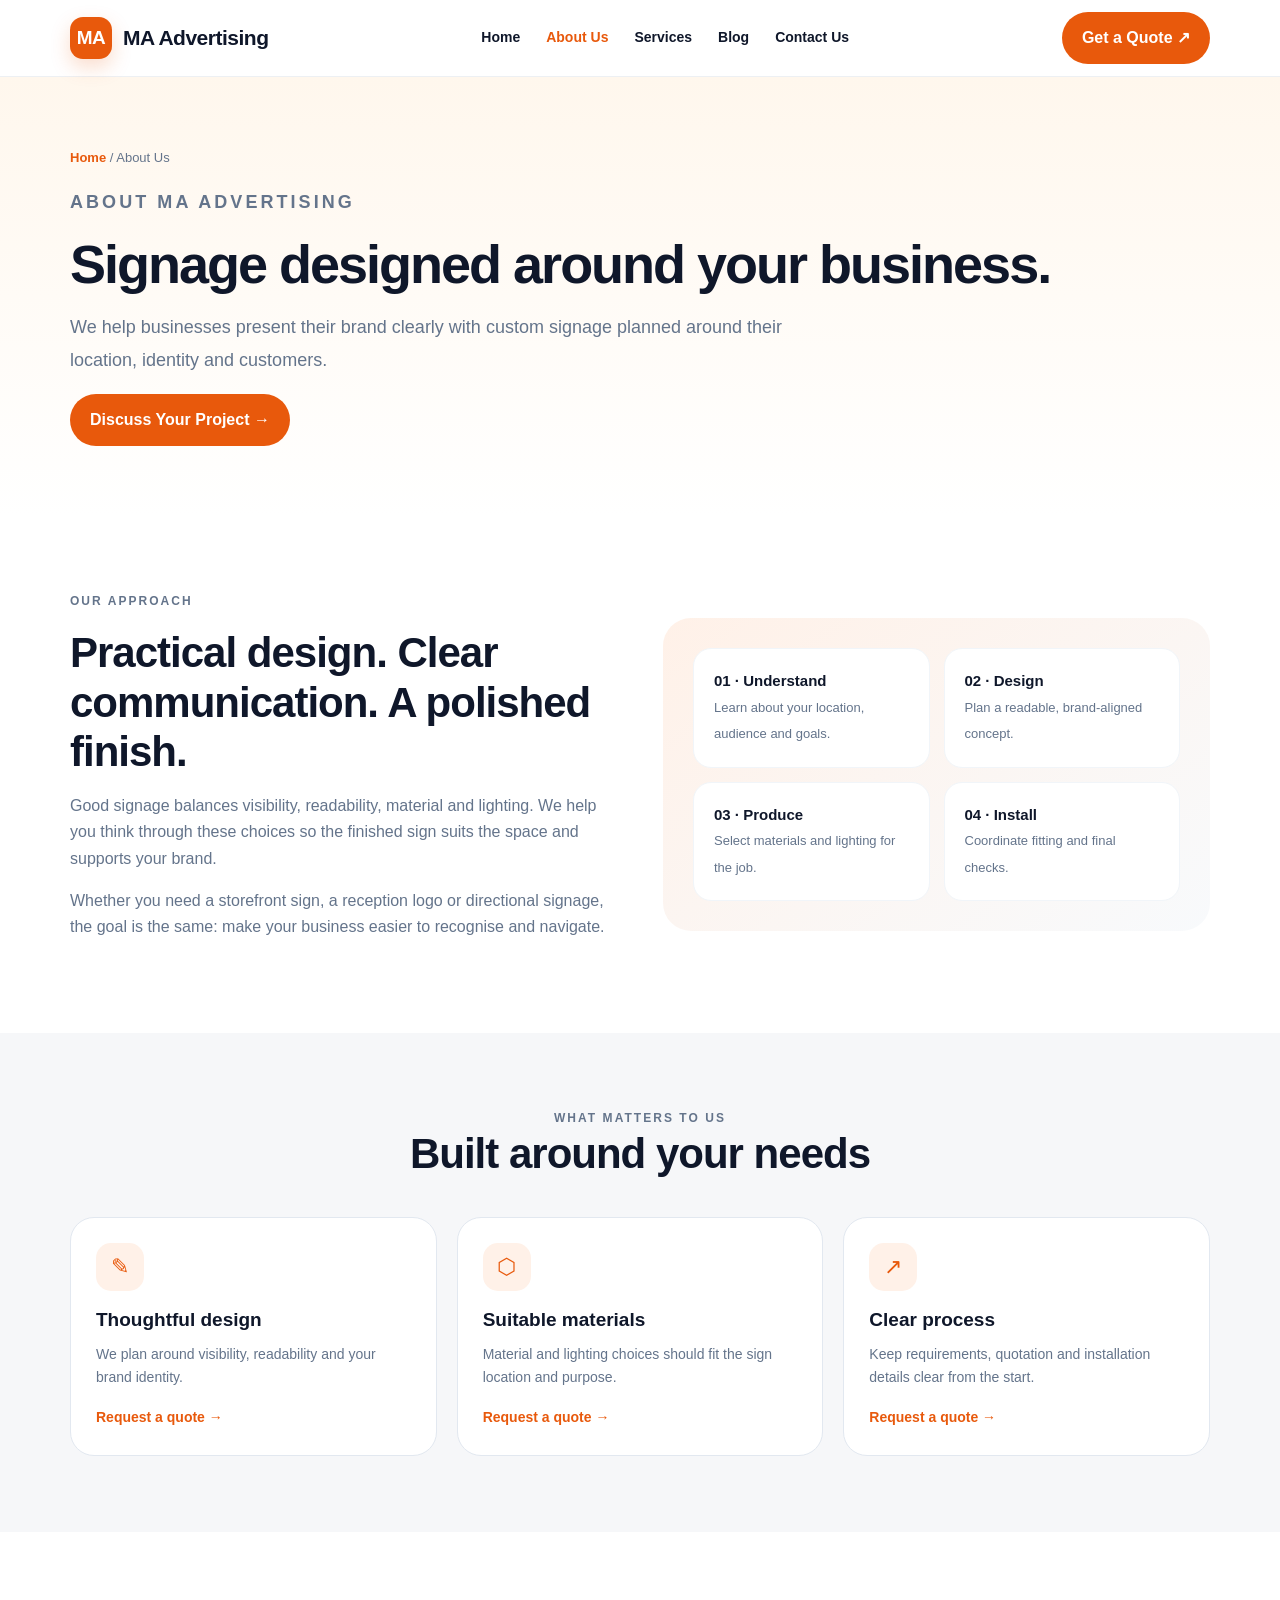
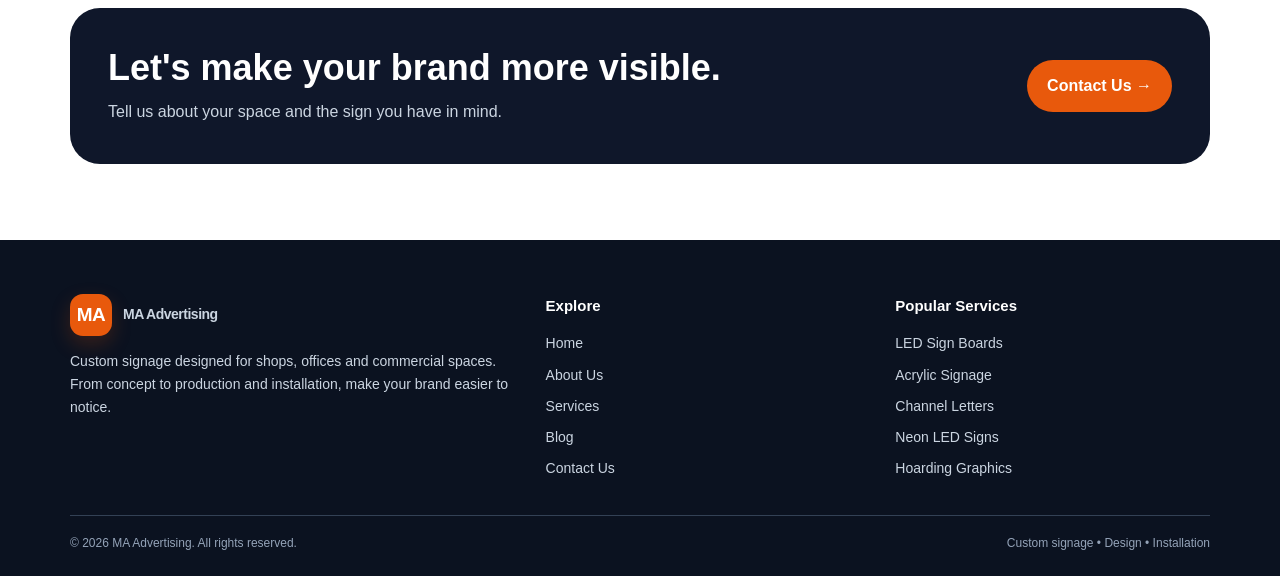
==== about.html @ a93a64c2 "Update about.html" ====
<!doctype html><html lang="en"><head> <!-- Google tag (gtag.js) -->
<script async src="https://www.googletagmanager.com/gtag/js?id=G-B9C7SJGT09"></script>
<script>
  window.dataLayer = window.dataLayer || [];
  function gtag(){dataLayer.push(arguments);}
  gtag('js', new Date());

  gtag('config', 'G-B9C7SJGT09');
</script><meta charset="utf-8"><meta name="viewport" content="width=device-width,initial-scale=1"><title>About MA Advertising | Custom Signage & LED Boards</title><meta name="description" content="Learn about MA Advertising and our approach to custom signage, LED sign boards, acrylic letters and business branding."><meta name="robots" content="index,follow"><meta property="og:type" content="website"><meta property="og:site_name" content="MA Advertising"><meta property="og:title" content="About MA Advertising | Custom Signage & LED Boards"><meta property="og:description" content="Learn about MA Advertising and our approach to custom signage, LED sign boards, acrylic letters and business branding."><link rel="stylesheet" href="style.css"><!-- Add canonical URL after connecting your domain --></head><body><header class="site-header"><div class="container nav-wrap"><a class="brand" href="index.html"><span class="brand-mark">MA</span><span>MA Advertising</span></a><button class="menu-toggle" aria-label="Open menu" aria-expanded="false">☰</button><nav class="nav"><a href="index.html" data-page="home">Home</a><a href="about.html" data-page="about">About Us</a><a href="services.html" data-page="services">Services</a><a href="blog.html" data-page="blog">Blog</a><a href="contact.html" data-page="contact">Contact Us</a></nav><a class="nav-cta" href="contact.html#contact">Get a Quote ↗</a></div></header><main><section class="page-hero"><div class="container"><div class="breadcrumb"><a href="index.html">Home</a> / About Us</div><p class="eyebrow">About MA Advertising</p><h1>Signage designed around your business.</h1><p>We help businesses present their brand clearly with custom signage planned around their location, identity and customers.</p><a class="btn" href="contact.html#contact">Discuss Your Project →</a></div></section><section class="section"><div class="container split"><div><p class="eyebrow">Our approach</p><h2>Practical design. Clear communication. A polished finish.</h2><p>Good signage balances visibility, readability, material and lighting. We help you think through these choices so the finished sign suits the space and supports your brand.</p><p>Whether you need a storefront sign, a reception logo or directional signage, the goal is the same: make your business easier to recognise and navigate.</p></div><div class="feature-panel"><div class="feature-tile"><b>01 · Understand</b><span>Learn about your location, audience and goals.</span></div><div class="feature-tile"><b>02 · Design</b><span>Plan a readable, brand-aligned concept.</span></div><div class="feature-tile"><b>03 · Produce</b><span>Select materials and lighting for the job.</span></div><div class="feature-tile"><b>04 · Install</b><span>Coordinate fitting and final checks.</span></div></div></div></section><section class="section soft"><div class="container"><div class="section-head"><p class="eyebrow">What matters to us</p><h2>Built around your needs</h2></div><div class="cards"><article class="card"><div class="card-icon">✎</div><h3>Thoughtful design</h3><p>We plan around visibility, readability and your brand identity.</p><a class="text-link" href="contact.html#contact">Request a quote →</a></article><article class="card"><div class="card-icon">⬡</div><h3>Suitable materials</h3><p>Material and lighting choices should fit the sign location and purpose.</p><a class="text-link" href="contact.html#contact">Request a quote →</a></article><article class="card"><div class="card-icon">↗</div><h3>Clear process</h3><p>Keep requirements, quotation and installation details clear from the start.</p><a class="text-link" href="contact.html#contact">Request a quote →</a></article></div></div></section><section class="section"><div class="container"><div class="quote-band"><div><h2>Let's make your brand more visible.</h2><p>Tell us about your space and the sign you have in mind.</p></div><a class="btn" href="contact.html#contact">Contact Us →</a></div></div></section></main><footer class="site-footer"><div class="container"><div class="footer-grid"><div><a class="brand" href="index.html"><span class="brand-mark">MA</span><span>MA Advertising</span></a><p>Custom signage designed for shops, offices and commercial spaces. From concept to production and installation, make your brand easier to notice.</p></div><div><h3>Explore</h3><div class="footer-links"><a href="index.html">Home</a><a href="about.html">About Us</a><a href="services.html">Services</a><a href="blog.html">Blog</a><a href="contact.html">Contact Us</a></div></div><div><h3>Popular Services</h3><div class="footer-links"><a href="services.html#products">LED Sign Boards</a><a href="services.html#products">Acrylic Signage</a><a href="services.html#products">Channel Letters</a><a href="services.html#products">Neon LED Signs</a><a href="services.html#products">Hoarding Graphics</a></div></div></div><div class="footer-bottom"><span>© 2026 MA Advertising. All rights reserved.</span><span>Custom signage • Design • Installation</span></div></div></footer><script src="script.js" defer></script><script>document.querySelectorAll(".nav a").forEach(a=>{if(a.dataset.page==="about")a.classList.add("active")});</script></body></html>
---- style.css ----
:root {
  --brand: #e8590c;
  --brand-dark: #c2410c;
  --ink: #0f172a;
  --muted: #64748b;
  --soft: #f6f7f9;
  --line: #e2e8f0;
  --white: #fff;
  --radius: 24px;
}

* {
  box-sizing: border-box;
}

html {
  scroll-behavior: smooth;
  scroll-padding-top: 90px;
}

body {
  margin: 0;
  font-family: Arial, Helvetica, sans-serif;
  color: var(--ink);
  background: #fff;
  line-height: 1.65;
}

a {
  color: inherit;
  text-decoration: none;
}

img {
  max-width: 100%;
}

.container {
  width: min(1140px, calc(100% - 40px));
  margin: auto;
}

/* Header and navigation */
.site-header {
  position: sticky;
  top: 0;
  z-index: 20;
  background: rgba(255, 255, 255, .96);
  backdrop-filter: blur(12px);
  border-bottom: 1px solid #edf0f3;
}

.nav-wrap {
  min-height: 76px;
  display: flex;
  align-items: center;
  justify-content: space-between;
  gap: 24px;
}

.brand {
  display: flex;
  align-items: center;
  gap: 11px;
  font-weight: 900;
  font-size: 21px;
  letter-spacing: -.5px;
}

.brand-mark {
  display: grid;
  place-items: center;
  width: 42px;
  height: 42px;
  background: var(--brand);
  color: white;
  border-radius: 13px;
  font-size: 19px;
  box-shadow: 0 8px 20px #e8590c35;
}

.nav {
  display: flex;
  align-items: center;
  gap: 26px;
  font-weight: 700;
  font-size: 14px;
}

.nav a:hover,
.nav a.active {
  color: var(--brand);
}

.nav-cta,
.btn {
  display: inline-flex;
  align-items: center;
  justify-content: center;
  gap: 8px;
  background: var(--brand);
  color: white;
  padding: 13px 20px;
  border-radius: 999px;
  font-weight: 800;
  border: 0;
  cursor: pointer;
  transition: .2s;
}

.nav-cta:hover,
.btn:hover {
  background: var(--brand-dark);
  transform: translateY(-2px);
  box-shadow: 0 10px 22px #e8590c2b;
}

.btn-outline {
  background: white;
  color: var(--ink);
  border: 1px solid var(--line);
}

.btn-outline:hover {
  color: white;
}

.menu-toggle {
  display: none;
  background: white;
  border: 1px solid var(--line);
  border-radius: 10px;
  padding: 8px 12px;
  font-size: 21px;
}

/* Homepage hero */
.hero {
  padding: 82px 0 70px;
  background: radial-gradient(circle at 90% 15%, #ffedd5 0, transparent 28%),
    linear-gradient(180deg, #fff7ed, #fff 80%);
  overflow: hidden;
}

.hero-grid {
  display: grid;
  grid-template-columns: 1.08fr .92fr;
  align-items: center;
  gap: 54px;
}

.eyebrow {
  color: var(--brand);
  text-transform: uppercase;
  letter-spacing: .17em;
  font-size: 12px;
  font-weight: 900;
  margin: 0 0 16px;
}

.hero h1,
.page-hero h1 {
  font-size: clamp(38px, 5.2vw, 62px);
  line-height: 1.08;
  letter-spacing: -2px;
  margin: 0;
  font-weight: 900;
}

.hero p.lead,
.page-hero p {
  font-size: 18px;
  line-height: 1.8;
  color: var(--muted);
  max-width: 620px;
}

.hero-actions {
  display: flex;
  flex-wrap: wrap;
  gap: 12px;
  margin: 28px 0;
}

.ticks {
  display: flex;
  flex-wrap: wrap;
  gap: 15px;
  color: #475569;
  font-size: 13px;
  font-weight: 700;
}

.ticks span::before {
  content: "✓";
  color: var(--brand);
  font-weight: 900;
  margin-right: 7px;
}

/* Hero image styling - uses images/ma-advertising-hero.webp */
.visual {
  min-height: 390px;
  position: relative;
  border-radius: 24px;
  background: #f1f5f9;
  padding: 0;
  display: flex;
  align-items: center;
  justify-content: center;
  box-shadow: 0 24px 70px #0f172a22;
  overflow: hidden;
}

.visual::before {
  display: none;
}

.hero-image {
  display: block;
  width: 100%;
  height: 390px;
  object-fit: cover;
  object-position: center;
  border-radius: 24px;
  transition: transform .5s ease;
}

.visual:hover .hero-image {
  transform: scale(1.03);
}

/* General sections */
.section {
  padding: 76px 0;
}

.section.soft {
  background: var(--soft);
}

.section-head {
  max-width: 720px;
  margin: 0 auto 38px;
  text-align: center;
}

.section-head h2 {
  font-size: clamp(28px, 3.5vw, 42px);
  line-height: 1.2;
  letter-spacing: -1px;
  margin: 0 0 14px;
}

.section-head p {
  color: var(--muted);
  margin: 0;
}

.cards {
  display: grid;
  grid-template-columns: repeat(3, 1fr);
  gap: 20px;
}

.card {
  border: 1px solid var(--line);
  border-radius: var(--radius);
  padding: 25px;
  background: white;
  transition: .25s;
}

.card:hover {
  transform: translateY(-5px);
  box-shadow: 0 18px 38px #0f172a0d;
  border-color: #fed7aa;
}

.card-icon {
  width: 48px;
  height: 48px;
  display: grid;
  place-items: center;
  border-radius: 15px;
  background: #fff1e8;
  color: var(--brand);
  font-size: 22px;
  margin-bottom: 17px;
}

.card h3 {
  font-size: 19px;
  line-height: 1.3;
  margin: 0 0 10px;
}

.card p {
  color: var(--muted);
  font-size: 14px;
  margin: 0;
}

.text-link {
  display: inline-block;
  margin-top: 17px;
  color: var(--brand);
  font-weight: 800;
  font-size: 14px;
}

/* Why us section */
.split {
  display: grid;
  grid-template-columns: 1fr 1fr;
  gap: 46px;
  align-items: center;
}

.split h2 {
  font-size: clamp(29px, 3.4vw, 42px);
  line-height: 1.18;
  letter-spacing: -1px;
  margin: 0 0 16px;
}

.split p {
  color: var(--muted);
}

.feature-panel {
  min-height: 310px;
  padding: 30px;
  border-radius: 28px;
  background: linear-gradient(145deg, #fff1e8, #f8fafc);
  display: grid;
  grid-template-columns: 1fr 1fr;
  gap: 14px;
  align-content: center;
}

.feature-tile {
  background: white;
  border: 1px solid #f1f5f9;
  border-radius: 18px;
  padding: 20px;
}

.feature-tile b {
  display: block;
  font-size: 15px;
}

.feature-tile span {
  font-size: 13px;
  color: var(--muted);
}

/* Applications */
.project-card {
  padding: 0;
  overflow: hidden;
}

.project-art {
  height: 150px;
  background: linear-gradient(135deg, #0f172a, #334155 60%, #c2410c);
  display: flex;
  align-items: center;
  justify-content: center;
  color: white;
  font-weight: 900;
  font-size: 24px;
  text-align: center;
  padding: 15px;
}

.project-card .card-body {
  padding: 21px;
}

.project-card .tag {
  font-size: 11px;
  text-transform: uppercase;
  letter-spacing: .12em;
  color: var(--brand);
  font-weight: 900;
}

/* Quote band */
.quote-band {
  border-radius: 30px;
  background: var(--ink);
  color: white;
  padding: 38px;
  display: flex;
  align-items: center;
  justify-content: space-between;
  gap: 25px;
}

.quote-band h2 {
  font-size: clamp(25px, 3vw, 36px);
  line-height: 1.2;
  margin: 0 0 10px;
}

.quote-band p {
  color: #cbd5e1;
  margin: 0;
}

/* Inner page hero */
.page-hero {
  padding: 70px 0;
  background: linear-gradient(180deg, #fff7ed, #fff);
}

.page-hero h1 {
  font-size: clamp(36px, 4.5vw, 54px);
}

.page-hero p {
  max-width: 740px;
}

.breadcrumb {
  font-size: 13px;
  color: var(--muted);
  margin-bottom: 18px;
}

.breadcrumb a {
  color: var(--brand);
  font-weight: 700;
}

/* Blog cards */
.article-list {
  display: grid;
  grid-template-columns: repeat(3, 1fr);
  gap: 20px;
}

.article-visual {
  height: 150px;
  background: linear-gradient(135deg, #111827, #334155 55%, #ea580c);
  border-radius: 18px;
  margin-bottom: 18px;
  display: flex;
  align-items: end;
  padding: 18px;
  color: white;
  font-weight: 800;
}

.article-card h2 {
  font-size: 20px;
  line-height: 1.35;
  margin: 10px 0;
}

.article-card p {
  font-size: 14px;
  color: var(--muted);
}

/* Contact form */
.form-grid {
  display: grid;
  grid-template-columns: 1fr 1fr;
  gap: 16px;
}

.field {
  display: flex;
  flex-direction: column;
  gap: 7px;
}

.field.full {
  grid-column: 1 / -1;
}

.field label {
  font-size: 13px;
  font-weight: 800;
}

.field input,
.field textarea,
.field select {
  font: inherit;
  border: 1px solid #cbd5e1;
  border-radius: 12px;
  padding: 13px 14px;
  background: white;
  width: 100%;
}

.field textarea {
  min-height: 130px;
  resize: vertical;
}

.contact-layout {
  display: grid;
  grid-template-columns: .8fr 1.2fr;
  gap: 28px;
  align-items: start;
}

.contact-info {
  background: var(--ink);
  color: white;
  border-radius: 24px;
  padding: 28px;
}

.contact-info p {
  color: #cbd5e1;
}

.contact-info a {
  color: white;
}

.contact-row {
  margin: 23px 0;
}

.contact-row small {
  display: block;
  color: #fdba74;
  text-transform: uppercase;
  letter-spacing: .1em;
  font-weight: 800;
}

.notice {
  font-size: 12px;
  color: var(--muted);
  margin-top: 12px;
}

/* FAQ */
.faq {
  max-width: 850px;
  margin: auto;
}

.faq details {
  border-bottom: 1px solid var(--line);
  padding: 18px 0;
}

.faq summary {
  cursor: pointer;
  font-weight: 800;
}

.faq details p {
  color: var(--muted);
  margin-bottom: 0;
}

/* Footer */
.site-footer {
  background: #0b1220;
  color: white;
  padding: 54px 0 22px;
}

.footer-grid {
  display: grid;
  grid-template-columns: 1.4fr 1fr 1fr;
  gap: 35px;
}

.site-footer p,
.site-footer a {
  color: #cbd5e1;
  font-size: 14px;
}

.site-footer h3 {
  font-size: 15px;
  margin: 0 0 14px;
}

.footer-links {
  display: grid;
  gap: 8px;
}

.footer-bottom {
  border-top: 1px solid #334155;
  margin-top: 35px;
  padding-top: 18px;
  display: flex;
  justify-content: space-between;
  gap: 20px;
  font-size: 12px;
  color: #94a3b8;
}

/* Entry animation */
.reveal {
  animation: rise .65s both;
}

@keyframes rise {
  from {
    opacity: 0;
    transform: translateY(15px);
  }
  to {
    opacity: 1;
    transform: none;
  }
}

/* Responsive layout */
@media (max-width: 850px) {
  .hero-grid,
  .split,
  .contact-layout {
    grid-template-columns: 1fr;
  }

  .hero {
    padding-top: 55px;
  }

  .visual {
    min-height: 320px;
  }

  .hero-image {
    height: 320px;
  }

  .cards,
  .article-list {
    grid-template-columns: repeat(2, 1fr);
  }

  .footer-grid {
    grid-template-columns: 1fr 1fr;
  }

  .nav {
    gap: 14px;
  }

  .nav-cta {
    display: none;
  }
}

@media (max-width: 620px) {
  .container {
    width: min(100% - 28px, 1140px);
  }

  .nav-wrap {
    min-height: 68px;
  }

  .menu-toggle {
    display: block;
  }

  .nav {
    display: none;
    position: absolute;
    top: 68px;
    left: 0;
    right: 0;
    background: white;
    border-bottom: 1px solid var(--line);
    padding: 18px 22px 22px;
    flex-direction: column;
    align-items: stretch;
    gap: 0;
  }

  .nav.open {
    display: flex;
  }

  .nav a {
    padding: 11px 0;
  }

  .hero h1 {
    letter-spacing: -1.4px;
  }

  .section {
    padding: 56px 0;
  }

  .cards,
  .article-list,
  .footer-grid,
  .form-grid {
    grid-template-columns: 1fr;
  }

  .field.full {
    grid-column: auto;
  }

  .quote-band {
    align-items: flex-start;
    flex-direction: column;
    padding: 27px;
  }

  .footer-bottom {
    flex-direction: column;
  }

  .feature-panel {
    padding: 15px;
  }

  .feature-tile {
    padding: 15px;
  }

  .visual {
    min-height: 250px;
    border-radius: 18px;
  }

  .hero-image {
    height: 250px;
    border-radius: 18px;
  }
}
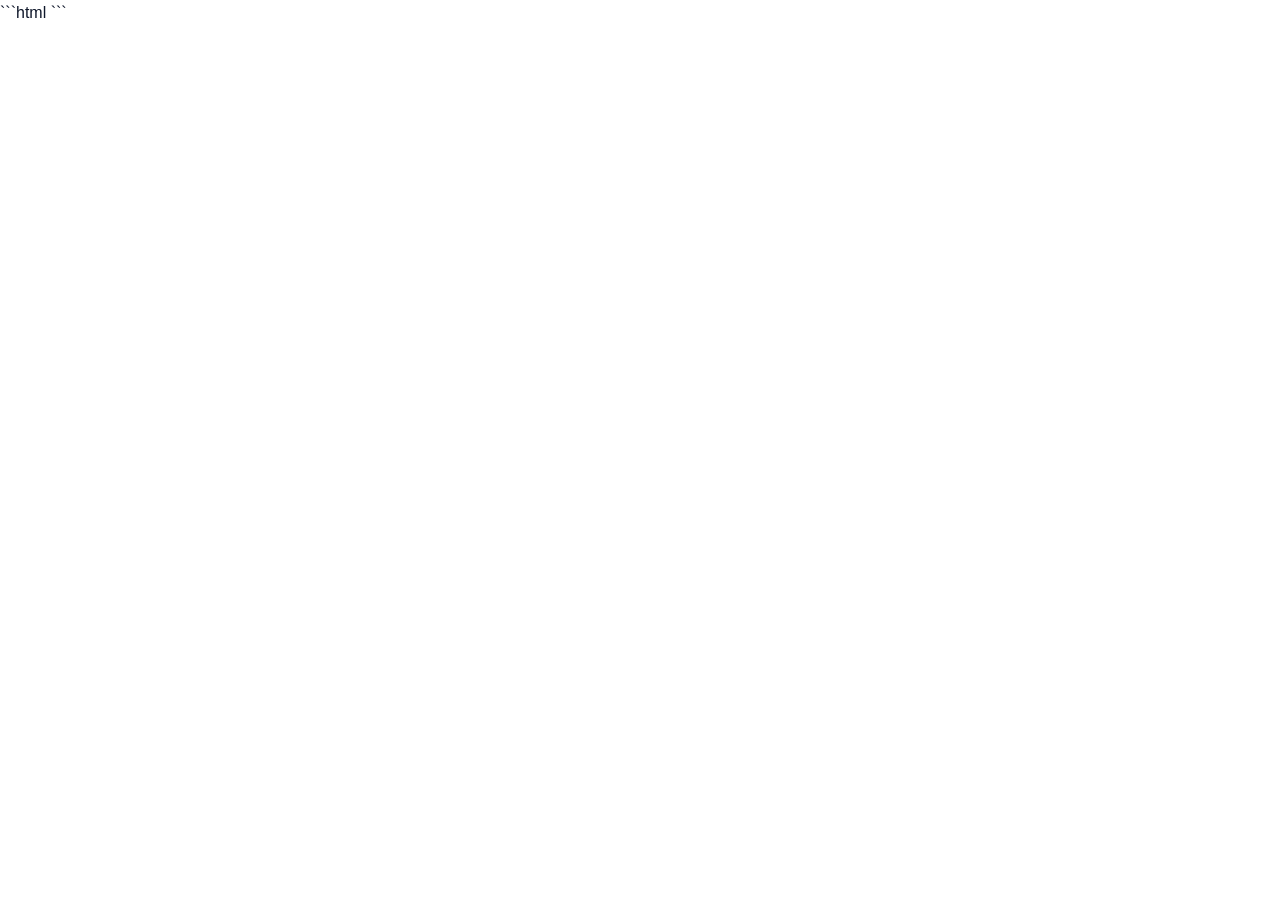
==== commit 13d08837: "Update about.html" ====
--- a/about.html
+++ b/about.html
@@ -1,9 +1,54 @@
-<!doctype html><html lang="en"><head> <!-- Google tag (gtag.js) -->
-<script async src="https://www.googletagmanager.com/gtag/js?id=G-B9C7SJGT09"></script>
-<script>
-  window.dataLayer = window.dataLayer || [];
-  function gtag(){dataLayer.push(arguments);}
-  gtag('js', new Date());
+```html
+<!doctype html>
+<html lang="en">
+<head>
 
-  gtag('config', 'G-B9C7SJGT09');
-</script><meta charset="utf-8"><meta name="viewport" content="width=device-width,initial-scale=1"><title>About MA Advertising | Custom Signage & LED Boards</title><meta name="description" content="Learn about MA Advertising and our approach to custom signage, LED sign boards, acrylic letters and business branding."><meta name="robots" content="index,follow"><meta property="og:type" content="website"><meta property="og:site_name" content="MA Advertising"><meta property="og:title" content="About MA Advertising | Custom Signage & LED Boards"><meta property="og:description" content="Learn about MA Advertising and our approach to custom signage, LED sign boards, acrylic letters and business branding."><link rel="stylesheet" href="style.css"><!-- Add canonical URL after connecting your domain --></head><body><header class="site-header"><div class="container nav-wrap"><a class="brand" href="index.html"><span class="brand-mark">MA</span><span>MA Advertising</span></a><button class="menu-toggle" aria-label="Open menu" aria-expanded="false">☰</button><nav class="nav"><a href="index.html" data-page="home">Home</a><a href="about.html" data-page="about">About Us</a><a href="services.html" data-page="services">Services</a><a href="blog.html" data-page="blog">Blog</a><a href="contact.html" data-page="contact">Contact Us</a></nav><a class="nav-cta" href="contact.html#contact">Get a Quote ↗</a></div></header><main><section class="page-hero"><div class="container"><div class="breadcrumb"><a href="index.html">Home</a> / About Us</div><p class="eyebrow">About MA Advertising</p><h1>Signage designed around your business.</h1><p>We help businesses present their brand clearly with custom signage planned around their location, identity and customers.</p><a class="btn" href="contact.html#contact">Discuss Your Project →</a></div></section><section class="section"><div class="container split"><div><p class="eyebrow">Our approach</p><h2>Practical design. Clear communication. A polished finish.</h2><p>Good signage balances visibility, readability, material and lighting. We help you think through these choices so the finished sign suits the space and supports your brand.</p><p>Whether you need a storefront sign, a reception logo or directional signage, the goal is the same: make your business easier to recognise and navigate.</p></div><div class="feature-panel"><div class="feature-tile"><b>01 · Understand</b><span>Learn about your location, audience and goals.</span></div><div class="feature-tile"><b>02 · Design</b><span>Plan a readable, brand-aligned concept.</span></div><div class="feature-tile"><b>03 · Produce</b><span>Select materials and lighting for the job.</span></div><div class="feature-tile"><b>04 · Install</b><span>Coordinate fitting and final checks.</span></div></div></div></section><section class="section soft"><div class="container"><div class="section-head"><p class="eyebrow">What matters to us</p><h2>Built around your needs</h2></div><div class="cards"><article class="card"><div class="card-icon">✎</div><h3>Thoughtful design</h3><p>We plan around visibility, readability and your brand identity.</p><a class="text-link" href="contact.html#contact">Request a quote →</a></article><article class="card"><div class="card-icon">⬡</div><h3>Suitable materials</h3><p>Material and lighting choices should fit the sign location and purpose.</p><a class="text-link" href="contact.html#contact">Request a quote →</a></article><article class="card"><div class="card-icon">↗</div><h3>Clear process</h3><p>Keep requirements, quotation and installation details clear from the start.</p><a class="text-link" href="contact.html#contact">Request a quote →</a></article></div></div></section><section class="section"><div class="container"><div class="quote-band"><div><h2>Let's make your brand more visible.</h2><p>Tell us about your space and the sign you have in mind.</p></div><a class="btn" href="contact.html#contact">Contact Us →</a></div></div></section></main><footer class="site-footer"><div class="container"><div class="footer-grid"><div><a class="brand" href="index.html"><span class="brand-mark">MA</span><span>MA Advertising</span></a><p>Custom signage designed for shops, offices and commercial spaces. From concept to production and installation, make your brand easier to notice.</p></div><div><h3>Explore</h3><div class="footer-links"><a href="index.html">Home</a><a href="about.html">About Us</a><a href="services.html">Services</a><a href="blog.html">Blog</a><a href="contact.html">Contact Us</a></div></div><div><h3>Popular Services</h3><div class="footer-links"><a href="services.html#products">LED Sign Boards</a><a href="services.html#products">Acrylic Signage</a><a href="services.html#products">Channel Letters</a><a href="services.html#products">Neon LED Signs</a><a href="services.html#products">Hoarding Graphics</a></div></div></div><div class="footer-bottom"><span>© 2026 MA Advertising. All rights reserved.</span><span>Custom signage • Design • Installation</span></div></div></footer><script src="script.js" defer></script><script>document.querySelectorAll(".nav a").forEach(a=>{if(a.dataset.page==="about")a.classList.add("active")});</script></body></html>
+  <!-- Character Encoding -->
+  <meta charset="utf-8">
+  <meta name="viewport" content="width=device-width, initial-scale=1">
+
+  <!-- Google Analytics (GA4) -->
+  <script async src="https://www.googletagmanager.com/gtag/js?id=G-B9C7SJGT09"></script>
+  <script>
+    window.dataLayer = window.dataLayer || [];
+    function gtag(){dataLayer.push(arguments);}
+    gtag('js', new Date());
+    gtag('config', 'G-B9C7SJGT09');
+  </script>
+
+  <!-- MA Advertising Favicon -->
+  <link rel="icon" type="image/png"
+        href="/images/ma-advertising-favicon.png">
+
+  <link rel="shortcut icon" type="image/png"
+        href="/images/ma-advertising-favicon.png">
+
+  <link rel="apple-touch-icon"
+        href="/images/ma-advertising-favicon.png">
+
+  <!-- Page Title -->
+  <title>About MA Advertising | Custom Signage &amp; LED Boards</title>
+
+  <!-- SEO Meta Description -->
+  <meta name="description"
+        content="Learn about MA Advertising and our approach to custom signage, LED sign boards, acrylic letters and business branding.">
+
+  <meta name="robots" content="index,follow">
+
+  <!-- Open Graph -->
+  <meta property="og:type" content="website">
+  <meta property="og:site_name" content="MA Advertising">
+  <meta property="og:title" content="About MA Advertising | Custom Signage &amp; LED Boards">
+  <meta property="og:description"
+        content="Learn about MA Advertising and our approach to custom signage, LED sign boards, acrylic letters and business branding.">
+
+  <!-- Website CSS -->
+  <link rel="stylesheet" href="style.css">
+
+  <!-- Add canonical URL after connecting your domain -->
+
+</head>
+<body>
+
+  <!-- Yahan se aapka existing website body code shuru hoga -->
+```
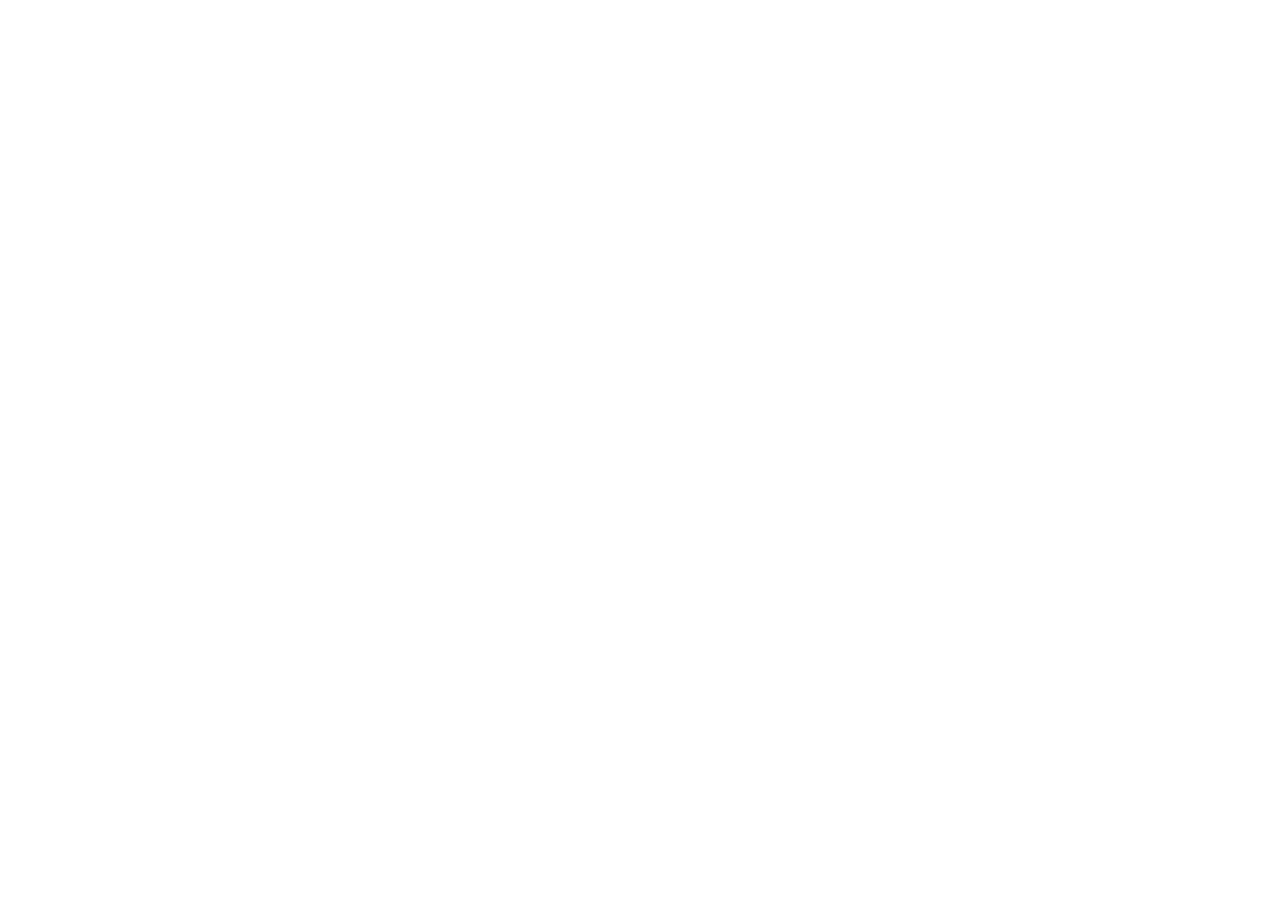
==== commit 75f0a068: "Update about.html" ====
--- a/about.html
+++ b/about.html
@@ -1,4 +1,4 @@
-```html
+
 <!doctype html>
 <html lang="en">
 <head>
@@ -49,6 +49,3 @@
 
 </head>
 <body>
-
-  <!-- Yahan se aapka existing website body code shuru hoga -->
-```
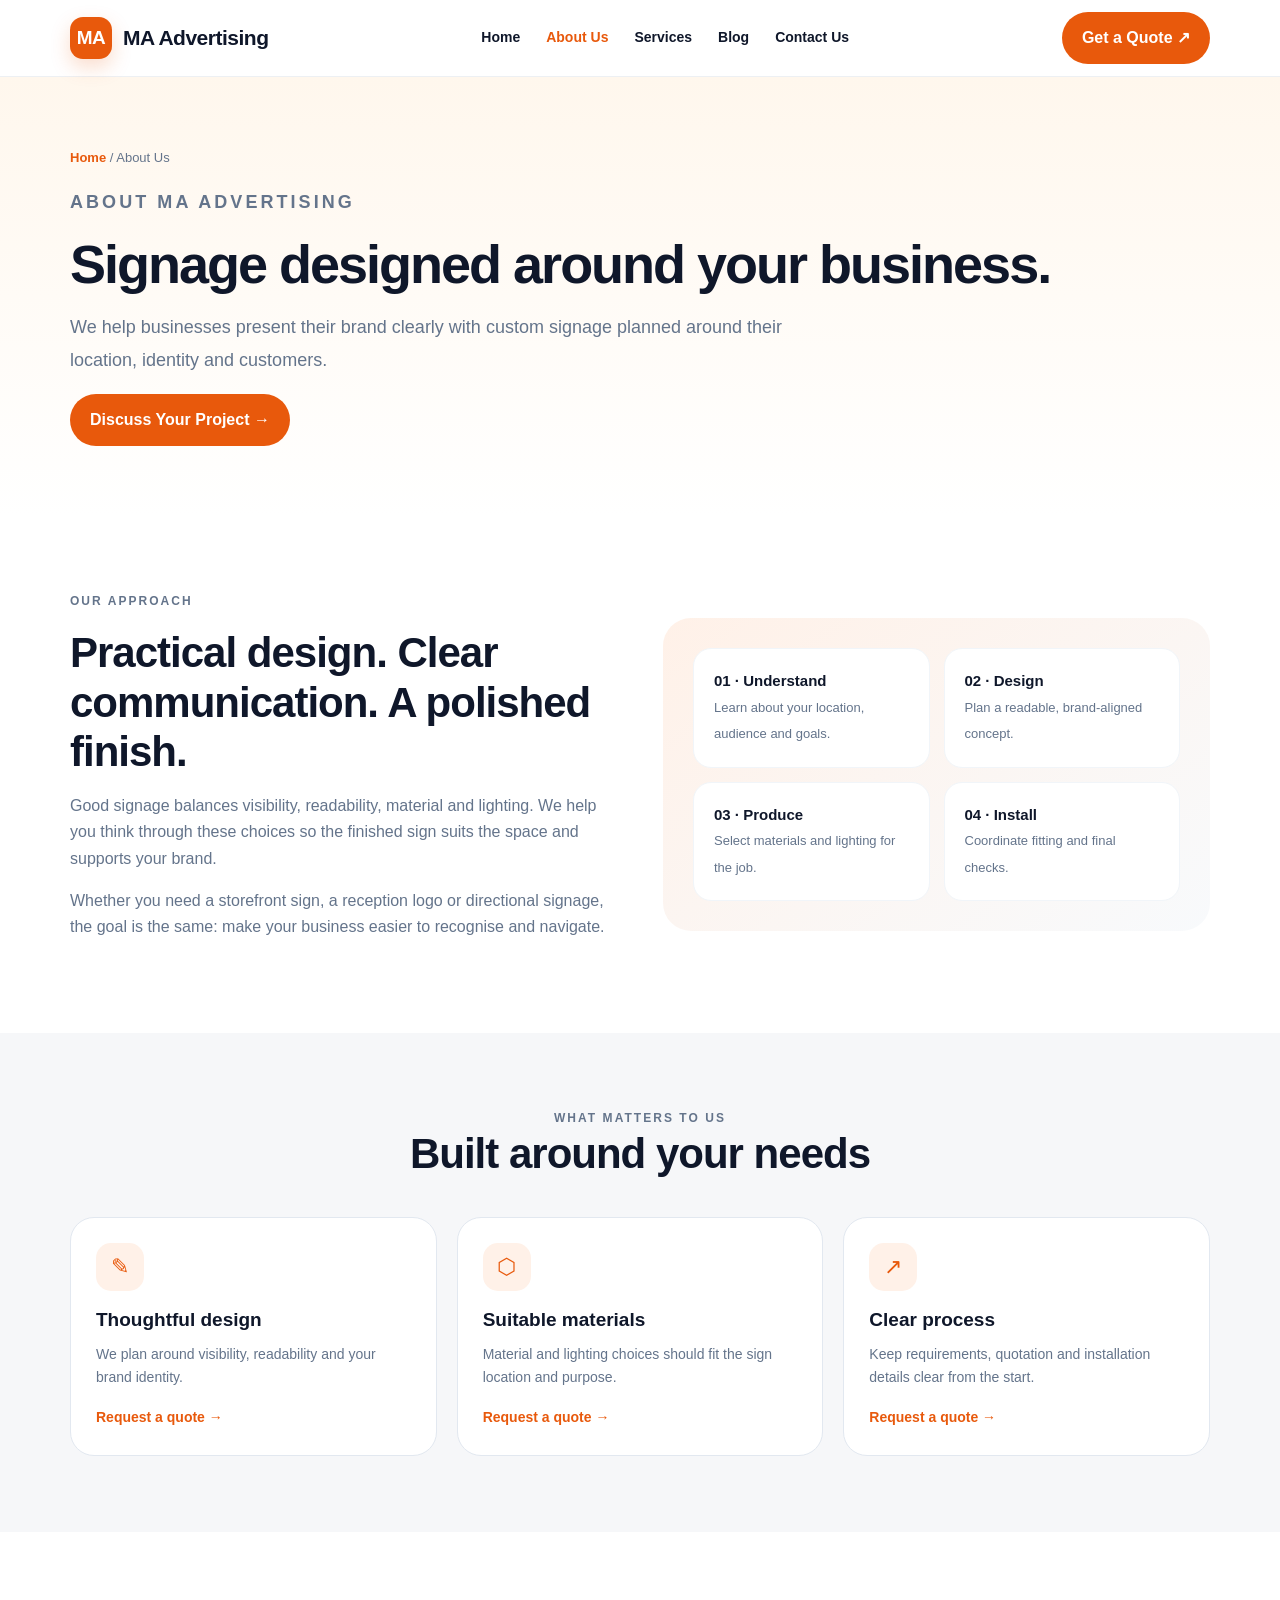
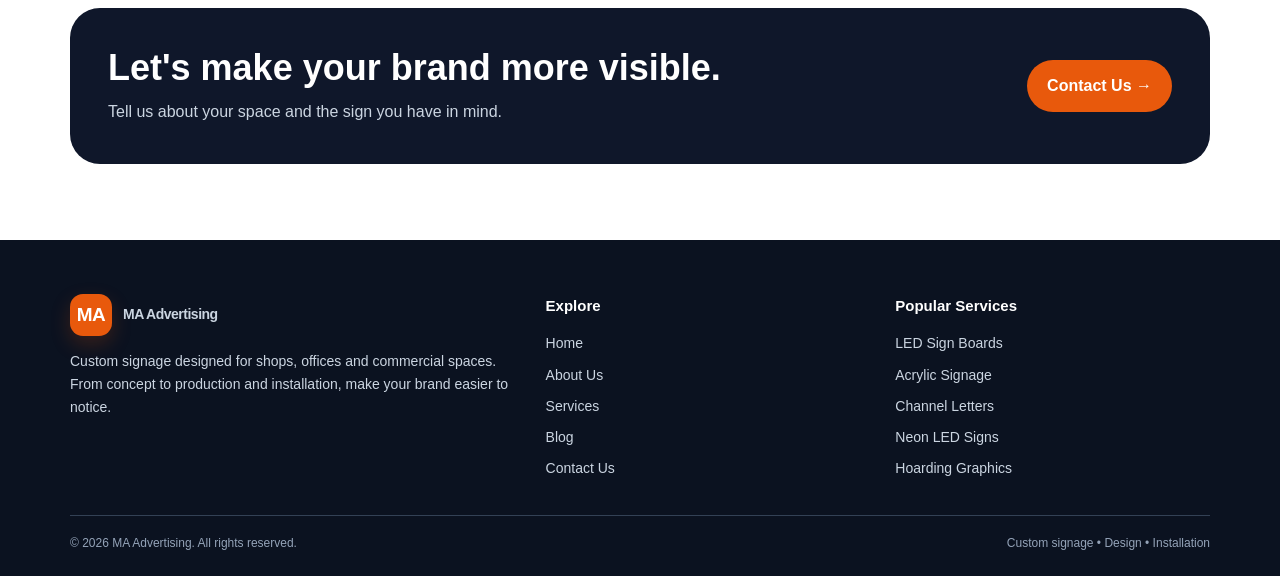
==== commit 7a4648e9: "Update about.html" ====
--- a/about.html
+++ b/about.html
@@ -2,27 +2,27 @@
 <!doctype html>
 <html lang="en">
 <head>
-
-  <!-- Character Encoding -->
-  <meta charset="utf-8">
-  <meta name="viewport" content="width=device-width, initial-scale=1">
 
   <!-- Google Analytics (GA4) -->
   <script async src="https://www.googletagmanager.com/gtag/js?id=G-B9C7SJGT09"></script>
   <script>
     window.dataLayer = window.dataLayer || [];
-    function gtag(){dataLayer.push(arguments);}
+    function gtag() {
+      dataLayer.push(arguments);
+    }
     gtag('js', new Date());
     gtag('config', 'G-B9C7SJGT09');
   </script>
 
+  <!-- Character Encoding -->
+  <meta charset="utf-8">
+  <meta name="viewport" content="width=device-width, initial-scale=1">
+
   <!-- MA Advertising Favicon -->
   <link rel="icon" type="image/png"
         href="/images/ma-advertising-favicon.png">
-
   <link rel="shortcut icon" type="image/png"
         href="/images/ma-advertising-favicon.png">
-
   <link rel="apple-touch-icon"
         href="/images/ma-advertising-favicon.png">
 
@@ -48,4 +48,244 @@
   <!-- Add canonical URL after connecting your domain -->
 
 </head>
+
 <body>
+
+  <!-- Header -->
+  <header class="site-header">
+    <div class="container nav-wrap">
+
+      <a class="brand" href="index.html">
+        <span class="brand-mark">MA</span>
+        <span>MA Advertising</span>
+      </a>
+
+      <button class="menu-toggle"
+              aria-label="Open menu"
+              aria-expanded="false">☰</button>
+
+      <nav class="nav">
+        <a href="index.html" data-page="home">Home</a>
+        <a href="about.html" data-page="about">About Us</a>
+        <a href="services.html" data-page="services">Services</a>
+        <a href="blog.html" data-page="blog">Blog</a>
+        <a href="contact.html" data-page="contact">Contact Us</a>
+      </nav>
+
+      <a class="nav-cta" href="contact.html#contact">Get a Quote ↗</a>
+
+    </div>
+  </header>
+
+  <main>
+
+    <!-- About Page Hero -->
+    <section class="page-hero">
+      <div class="container">
+
+        <div class="breadcrumb">
+          <a href="index.html">Home</a> / About Us
+        </div>
+
+        <p class="eyebrow">About MA Advertising</p>
+
+        <h1>Signage designed around your business.</h1>
+
+        <p>
+          We help businesses present their brand clearly with custom signage
+          planned around their location, identity and customers.
+        </p>
+
+        <a class="btn" href="contact.html#contact">
+          Discuss Your Project →
+        </a>
+
+      </div>
+    </section>
+
+    <!-- Our Approach -->
+    <section class="section">
+      <div class="container split">
+
+        <div>
+          <p class="eyebrow">Our approach</p>
+
+          <h2>
+            Practical design. Clear communication. A polished finish.
+          </h2>
+
+          <p>
+            Good signage balances visibility, readability, material and lighting.
+            We help you think through these choices so the finished sign suits
+            the space and supports your brand.
+          </p>
+
+          <p>
+            Whether you need a storefront sign, a reception logo or directional
+            signage, the goal is the same: make your business easier to recognise
+            and navigate.
+          </p>
+        </div>
+
+        <div class="feature-panel">
+
+          <div class="feature-tile">
+            <b>01 · Understand</b>
+            <span>Learn about your location, audience and goals.</span>
+          </div>
+
+          <div class="feature-tile">
+            <b>02 · Design</b>
+            <span>Plan a readable, brand-aligned concept.</span>
+          </div>
+
+          <div class="feature-tile">
+            <b>03 · Produce</b>
+            <span>Select materials and lighting for the job.</span>
+          </div>
+
+          <div class="feature-tile">
+            <b>04 · Install</b>
+            <span>Coordinate fitting and final checks.</span>
+          </div>
+
+        </div>
+
+      </div>
+    </section>
+
+    <!-- What Matters to Us -->
+    <section class="section soft">
+      <div class="container">
+
+        <div class="section-head">
+          <p class="eyebrow">What matters to us</p>
+          <h2>Built around your needs</h2>
+        </div>
+
+        <div class="cards">
+
+          <article class="card">
+            <div class="card-icon">✎</div>
+            <h3>Thoughtful design</h3>
+            <p>
+              We plan around visibility, readability and your brand identity.
+            </p>
+            <a class="text-link" href="contact.html#contact">
+              Request a quote →
+            </a>
+          </article>
+
+          <article class="card">
+            <div class="card-icon">⬡</div>
+            <h3>Suitable materials</h3>
+            <p>
+              Material and lighting choices should fit the sign location
+              and purpose.
+            </p>
+            <a class="text-link" href="contact.html#contact">
+              Request a quote →
+            </a>
+          </article>
+
+          <article class="card">
+            <div class="card-icon">↗</div>
+            <h3>Clear process</h3>
+            <p>
+              Keep requirements, quotation and installation details clear
+              from the start.
+            </p>
+            <a class="text-link" href="contact.html#contact">
+              Request a quote →
+            </a>
+          </article>
+
+        </div>
+      </div>
+    </section>
+
+    <!-- Contact CTA -->
+    <section class="section">
+      <div class="container">
+
+        <div class="quote-band">
+
+          <div>
+            <h2>Let's make your brand more visible.</h2>
+            <p>Tell us about your space and the sign you have in mind.</p>
+          </div>
+
+          <a class="btn" href="contact.html#contact">Contact Us →</a>
+
+        </div>
+
+      </div>
+    </section>
+
+  </main>
+
+  <!-- Footer -->
+  <footer class="site-footer">
+    <div class="container">
+
+      <div class="footer-grid">
+
+        <div>
+          <a class="brand" href="index.html">
+            <span class="brand-mark">MA</span>
+            <span>MA Advertising</span>
+          </a>
+
+          <p>
+            Custom signage designed for shops, offices and commercial spaces.
+            From concept to production and installation, make your brand
+            easier to notice.
+          </p>
+        </div>
+
+        <div>
+          <h3>Explore</h3>
+          <div class="footer-links">
+            <a href="index.html">Home</a>
+            <a href="about.html">About Us</a>
+            <a href="services.html">Services</a>
+            <a href="blog.html">Blog</a>
+            <a href="contact.html">Contact Us</a>
+          </div>
+        </div>
+
+        <div>
+          <h3>Popular Services</h3>
+          <div class="footer-links">
+            <a href="services.html#products">LED Sign Boards</a>
+            <a href="services.html#products">Acrylic Signage</a>
+            <a href="services.html#products">Channel Letters</a>
+            <a href="services.html#products">Neon LED Signs</a>
+            <a href="services.html#products">Hoarding Graphics</a>
+          </div>
+        </div>
+
+      </div>
+
+      <div class="footer-bottom">
+        <span>© 2026 MA Advertising. All rights reserved.</span>
+        <span>Custom signage • Design • Installation</span>
+      </div>
+
+    </div>
+  </footer>
+
+  <!-- Website JavaScript -->
+  <script src="script.js" defer></script>
+
+  <!-- Active Navigation -->
+  <script>
+    document.querySelectorAll(".nav a").forEach(a => {
+      if (a.dataset.page === "about") {
+        a.classList.add("active");
+      }
+    });
+  </script>
+
+</body>
+</html>
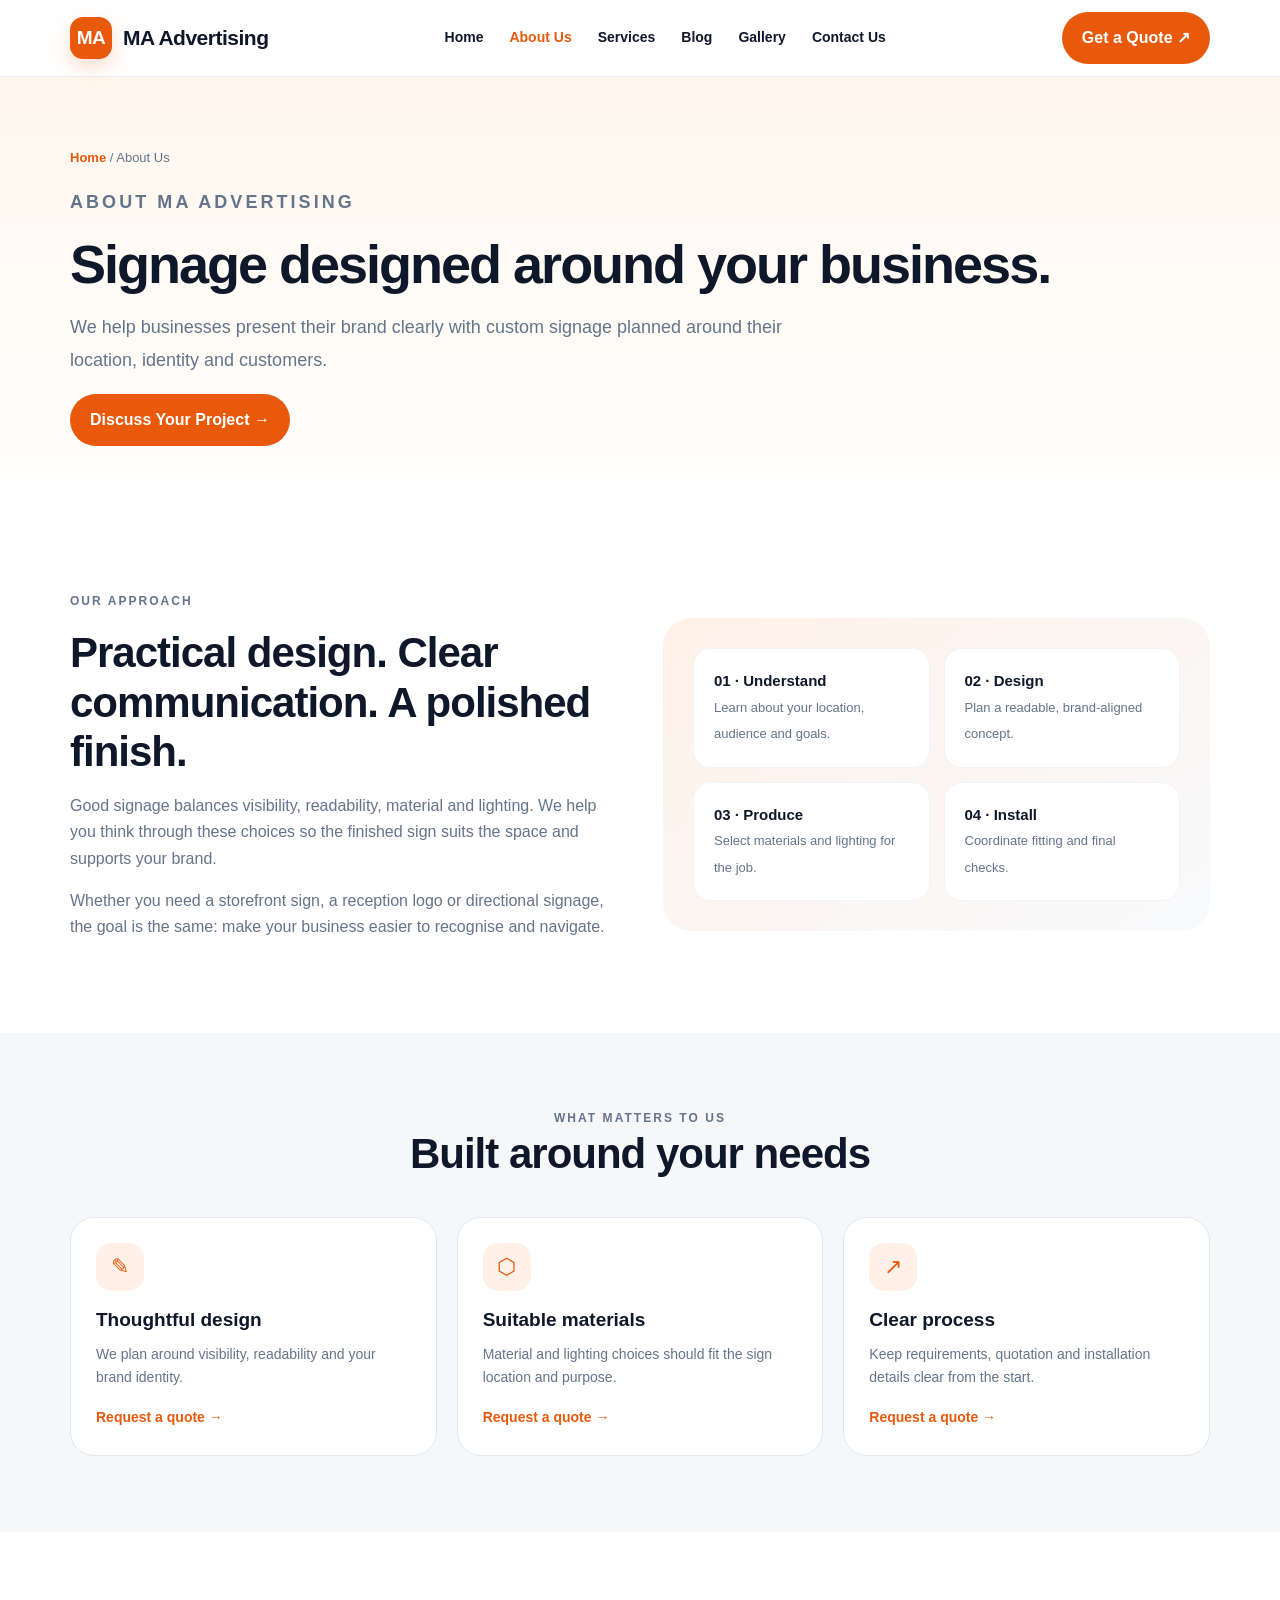
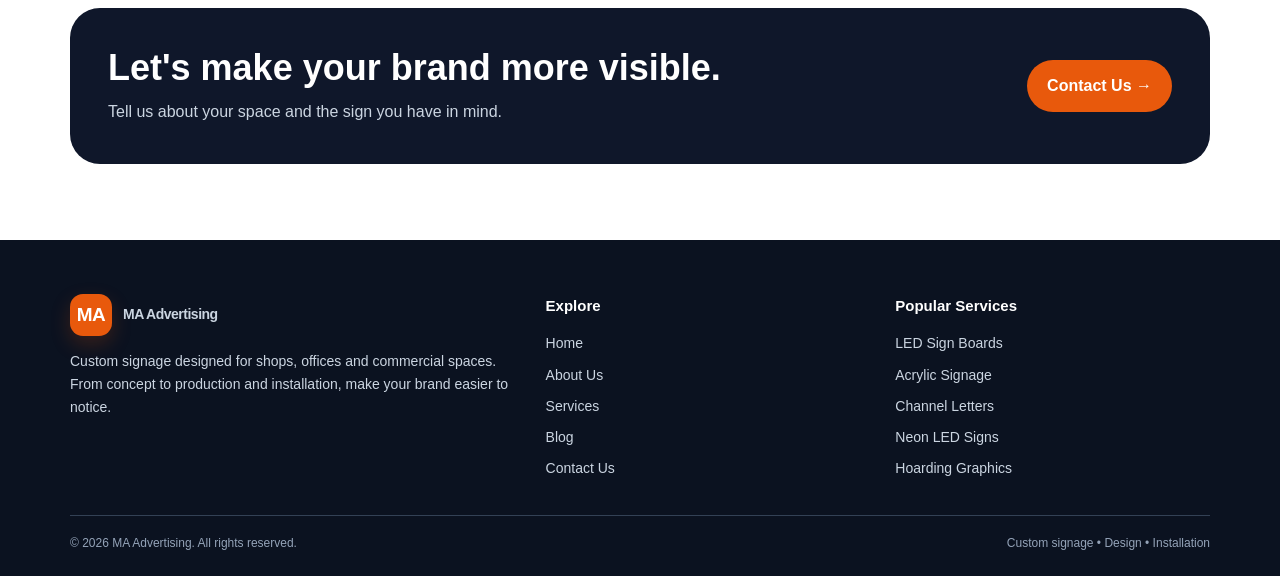
==== commit 04564e06: "Update about.html" ====
--- a/about.html
+++ b/about.html
@@ -64,11 +64,13 @@
               aria-label="Open menu"
               aria-expanded="false">☰</button>
 
-      <nav class="nav">
+      <nav class="nav" id="primary-navigation"
+           aria-label="Main navigation">
         <a href="index.html" data-page="home">Home</a>
         <a href="about.html" data-page="about">About Us</a>
         <a href="services.html" data-page="services">Services</a>
         <a href="blog.html" data-page="blog">Blog</a>
+        <a href="gallery.html" data-page="gallery">Gallery</a>
         <a href="contact.html" data-page="contact">Contact Us</a>
       </nav>
 
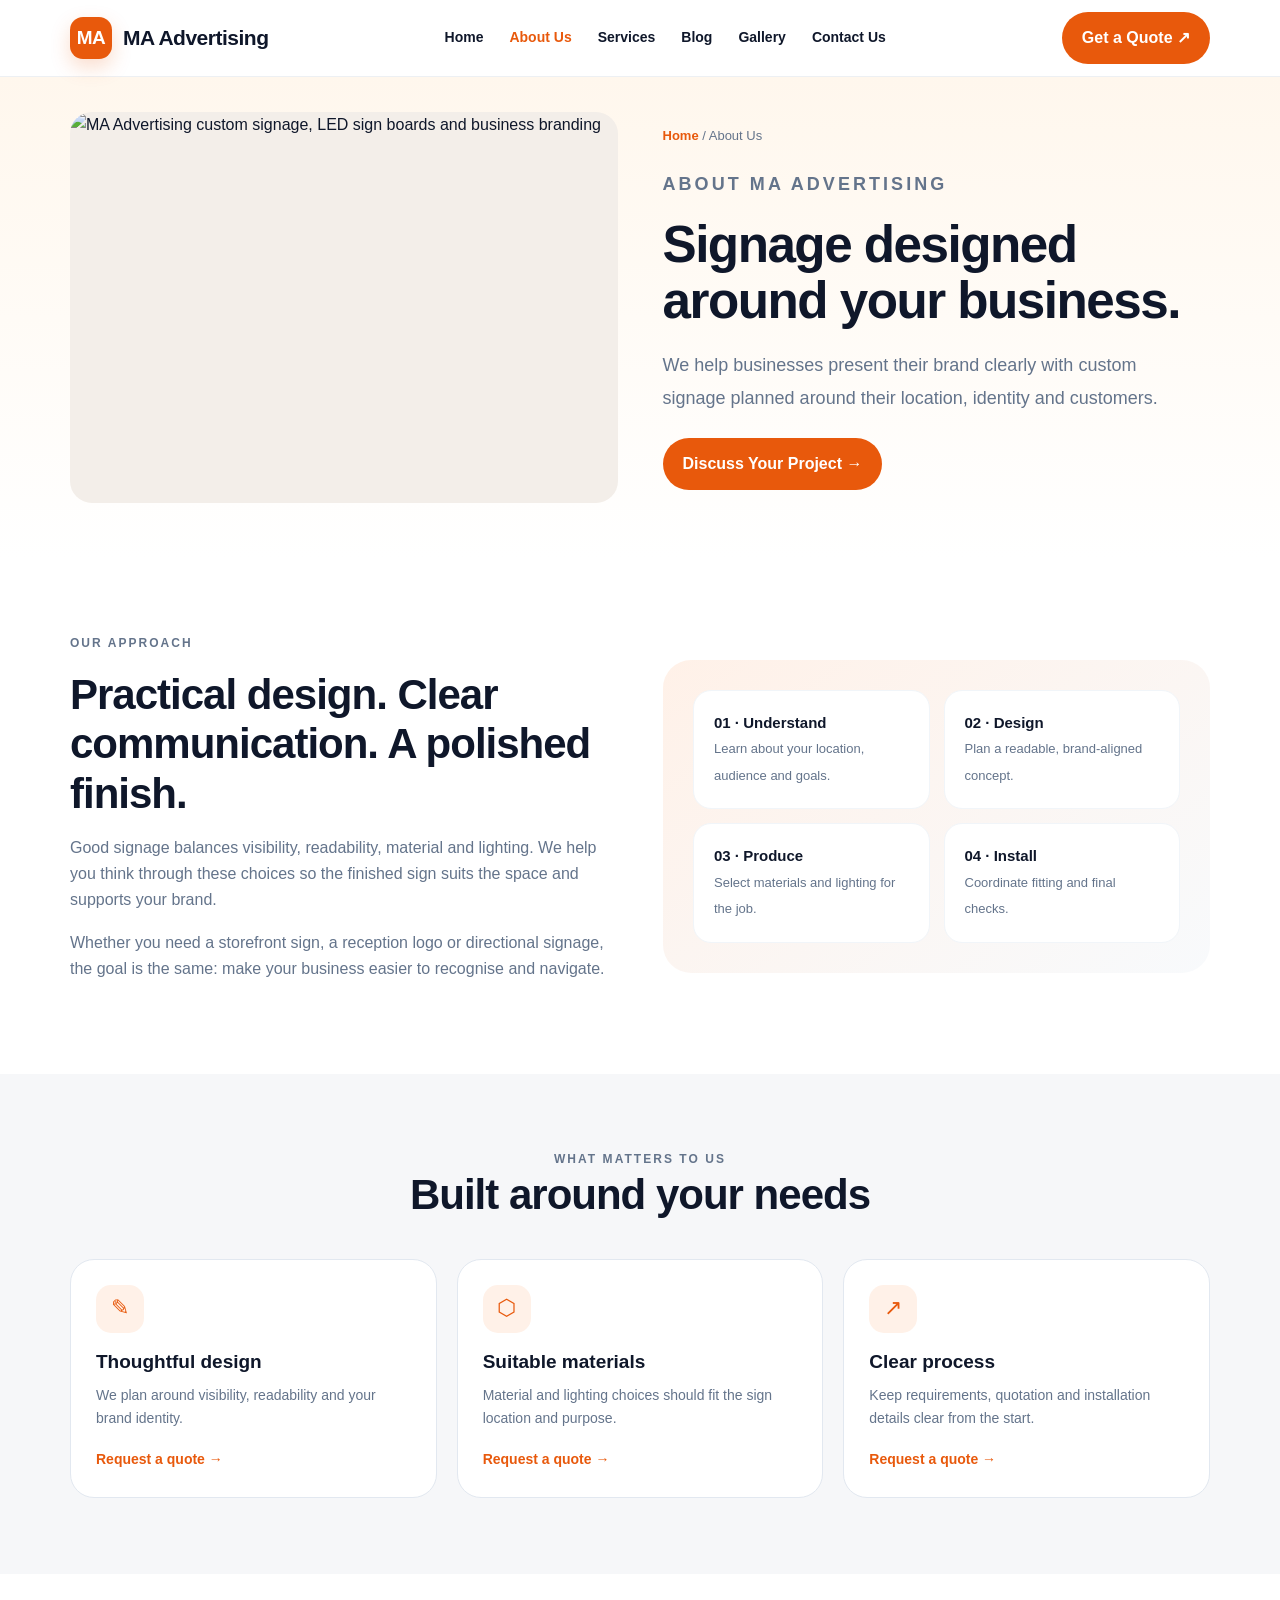
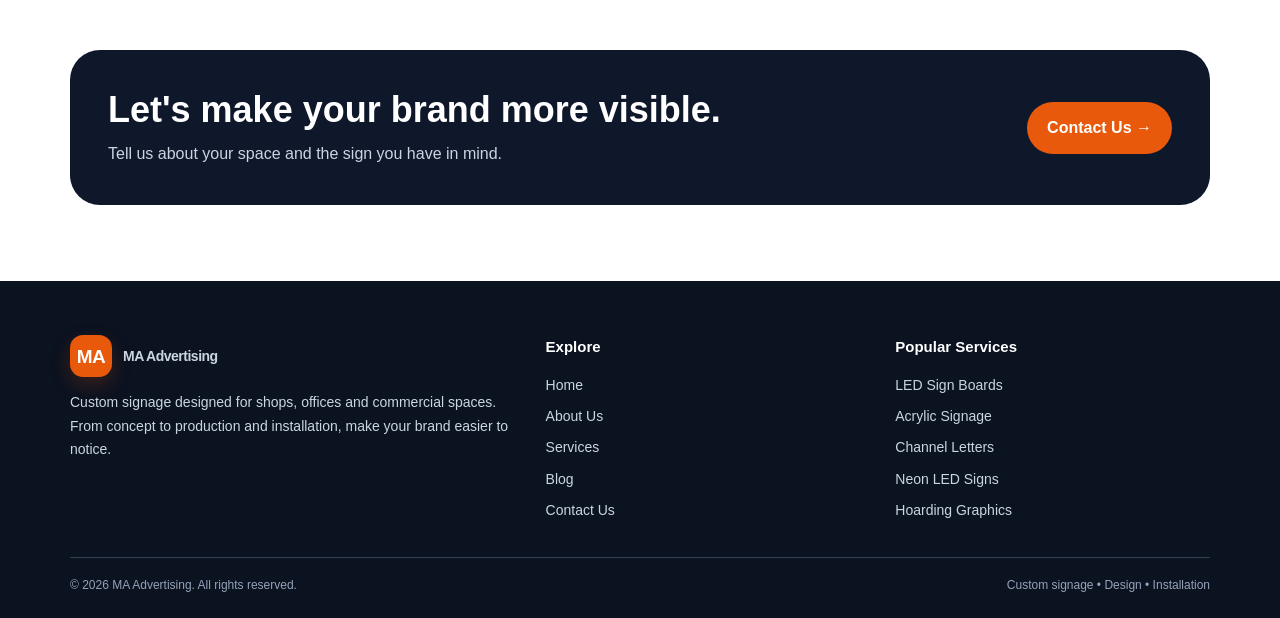
==== commit 6576a2ea: "Update about.html" ====
--- a/about.html
+++ b/about.html
@@ -44,6 +44,89 @@
 
   <!-- Website CSS -->
   <link rel="stylesheet" href="style.css">
+
+  <!-- About Hero Image CSS -->
+  <style>
+    .about-hero {
+      padding-top: 35px;
+      padding-bottom: 55px;
+      overflow: hidden;
+    }
+
+    .about-hero-grid {
+      display: grid;
+      grid-template-columns: 1fr 1fr;
+      align-items: center;
+      gap: 45px;
+    }
+
+    .about-hero-image {
+      width: 100%;
+      min-width: 0;
+      aspect-ratio: 7 / 5;
+      overflow: hidden;
+      border-radius: 22px;
+      background: #f3eee9;
+    }
+
+    .about-hero-image img {
+      display: block;
+      width: 100%;
+      height: 100%;
+      object-fit: cover;
+      object-position: center;
+    }
+
+    .about-hero-content {
+      min-width: 0;
+    }
+
+    .about-hero-content .breadcrumb {
+      margin-bottom: 22px;
+    }
+
+    .about-hero-content h1 {
+      font-size: clamp(36px, 4vw, 58px);
+      line-height: 1.1;
+      letter-spacing: -1.5px;
+      margin: 12px 0 20px;
+    }
+
+    .about-hero-content > p:not(.eyebrow) {
+      font-size: 18px;
+      line-height: 1.8;
+      margin-bottom: 24px;
+      max-width: 520px;
+    }
+
+    /* Mobile Responsive */
+    @media (max-width: 768px) {
+      .about-hero {
+        padding-top: 25px;
+        padding-bottom: 35px;
+      }
+
+      .about-hero-grid {
+        grid-template-columns: 1fr;
+        gap: 28px;
+      }
+
+      .about-hero-image {
+        aspect-ratio: 4 / 3;
+        border-radius: 16px;
+      }
+
+      .about-hero-content h1 {
+        font-size: 36px;
+        letter-spacing: -0.8px;
+      }
+
+      .about-hero-content > p:not(.eyebrow) {
+        font-size: 16px;
+        line-height: 1.7;
+      }
+    }
+  </style>
 
   <!-- Add canonical URL after connecting your domain -->
 
@@ -81,26 +164,42 @@
 
   <main>
 
-    <!-- About Page Hero -->
-    <section class="page-hero">
-      <div class="container">
-
-        <div class="breadcrumb">
-          <a href="index.html">Home</a> / About Us
-        </div>
-
-        <p class="eyebrow">About MA Advertising</p>
-
-        <h1>Signage designed around your business.</h1>
-
-        <p>
-          We help businesses present their brand clearly with custom signage
-          planned around their location, identity and customers.
-        </p>
-
-        <a class="btn" href="contact.html#contact">
-          Discuss Your Project →
-        </a>
+    <!-- About Page Hero - Image Left, Text Right -->
+    <section class="page-hero about-hero">
+      <div class="container about-hero-grid">
+
+        <!-- Left Side Image -->
+        <div class="about-hero-image">
+          <img
+            src="images/about-hero.jpg"
+            alt="MA Advertising custom signage, LED sign boards and business branding"
+            width="700"
+            height="500"
+            fetchpriority="high"
+          >
+        </div>
+
+        <!-- Right Side Content -->
+        <div class="about-hero-content">
+
+          <div class="breadcrumb">
+            <a href="index.html">Home</a> / About Us
+          </div>
+
+          <p class="eyebrow">About MA Advertising</p>
+
+          <h1>Signage designed around your business.</h1>
+
+          <p>
+            We help businesses present their brand clearly with custom signage
+            planned around their location, identity and customers.
+          </p>
+
+          <a class="btn" href="contact.html#contact">
+            Discuss Your Project →
+          </a>
+
+        </div>
 
       </div>
     </section>
